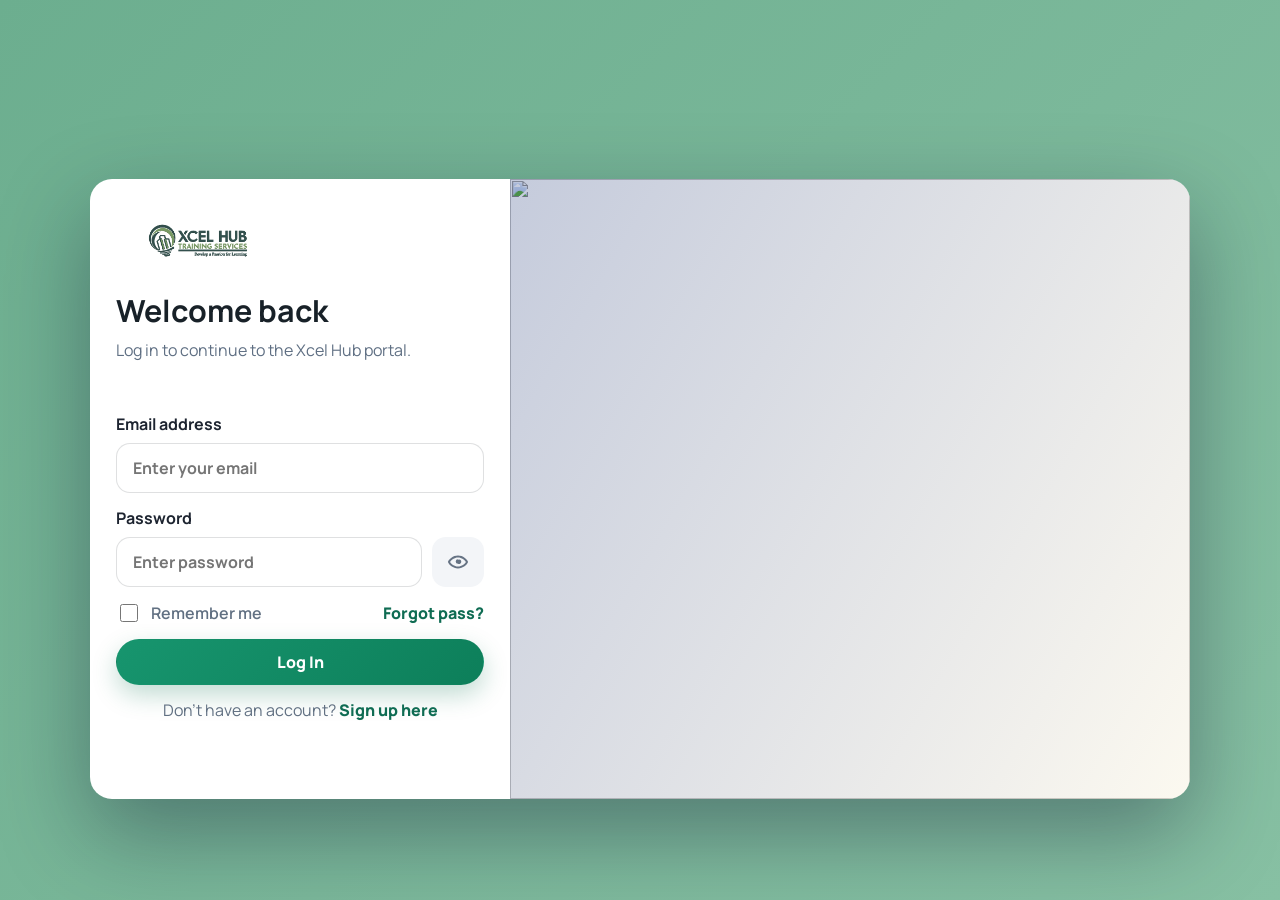
==== home.html @ c8e79f5e "Initial website upload" ====
<!DOCTYPE html>
<html lang="en">
<head>
    <meta charset="UTF-8">
    <meta name="viewport" content="width=device-width, initial-scale=1.0">
    <meta http-equiv="Cache-Control" content="no-cache, no-store, must-revalidate">
    <meta http-equiv="Pragma" content="no-cache">
    <meta http-equiv="Expires" content="0">
    <meta http-equiv="refresh" content="0; url=login.html">
    <title>Xcel Hub Training Services</title>
</head>
<body>
    <p><a href="login.html">Continue to login</a></p>
</body>
</html>
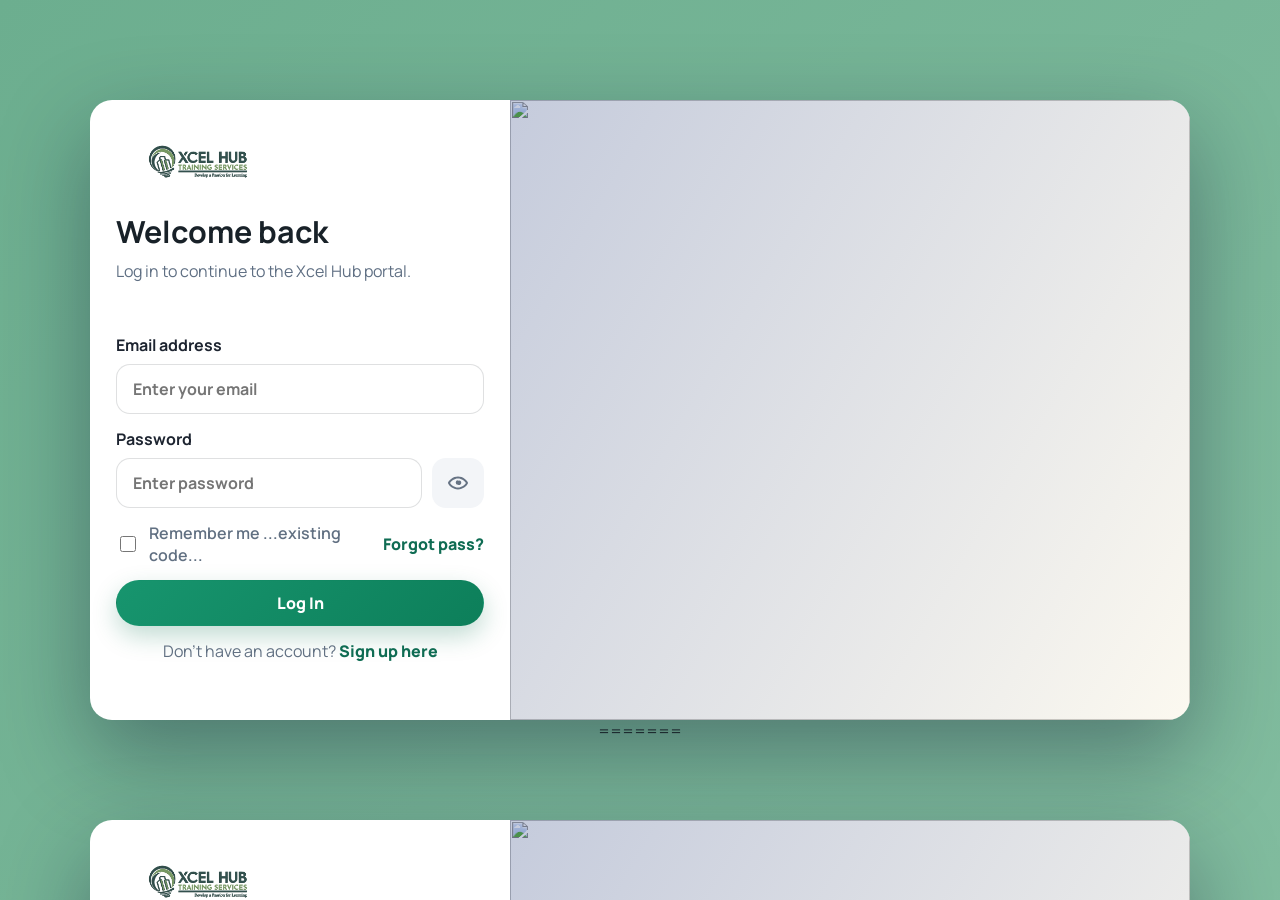
==== commit 9f98e423: "Resolve merge conflicts and add missing folders" ====
--- a/home.html
+++ b/home.html
@@ -12,4 +12,5 @@
 <body>
     <p><a href="login.html">Continue to login</a></p>
 </body>
+</html>
 </html>
